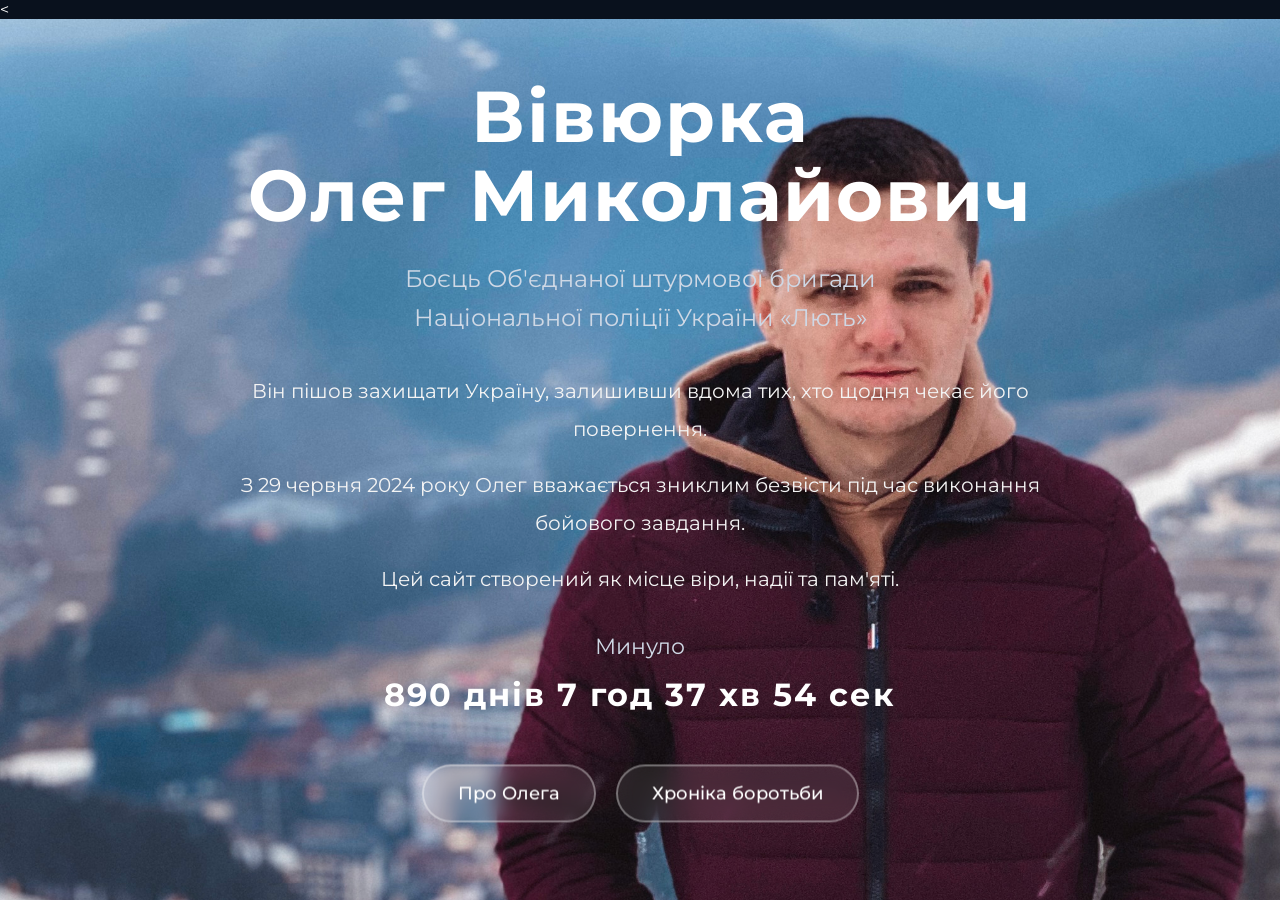
==== index.html @ f9b80acc "Update index.html" ====
<!DOCTYPE html>
<html lang="uk">

<head>

<meta charset="UTF-8">
<meta name="viewport" content="width=device-width, initial-scale=1.0">

<title>ВІВЮРКА Олег Миколайович</title>

<link rel="stylesheet" href="style.css">

<link rel="preconnect" href="https://fonts.googleapis.com">
<link rel="preconnect" href="https://fonts.gstatic.com" crossorigin>

<link href="https://fonts.googleapis.com/css2?family=Montserrat:wght@300;400;500;700&display=swap" rel="stylesheet">

</head>

<body>

<header class="hero">

<div class="overlay"></div>

<<img src="IMG_6644.jpeg" class="hero-image">

<div class="hero-content">

<h1>Вівюрка<br>Олег Миколайович</h1>

<h2>
Боєць Об'єднаної штурмової бригади<br>
Національної поліції України «Лють»
</h2>

<p>

Він пішов захищати Україну,
залишивши вдома тих, хто щодня
чекає його повернення.

</p>

<p>

З 29 червня 2024 року
Олег вважається зниклим безвісти
під час виконання бойового завдання.

</p>

<p>

Цей сайт створений як місце віри, надії та пам'яті.

</p>

<div class="counter">

<h3>Минуло</h3>

<div id="timer"></div>

</div>


<div class="buttons">

<a href="about.html">Про Олега</a>

<a href="timeline.html">Хроніка боротьби</a>

</div>

</div>

</header>
  <script>

const startDate = new Date("2024-06-29T00:00:00");

function updateTimer(){

const now = new Date();

const diff = now - startDate;


const days = Math.floor(diff / (1000 * 60 * 60 * 24));

const hours = Math.floor((diff / (1000 * 60 * 60)) % 24);

const minutes = Math.floor((diff / (1000 * 60)) % 60);

const seconds = Math.floor((diff / 1000) % 60);


document.getElementById("timer").innerHTML =
days + " днів " +
hours + " год " +
minutes + " хв " +
seconds + " сек";

}


updateTimer();

setInterval(updateTimer,1000);

</script>

</body>

</html>
---- style.css ----
*{
    margin:0;
    padding:0;
    box-sizing:border-box;
}

html{
    scroll-behavior:smooth;
}

body{
    font-family:'Montserrat',sans-serif;
    background:#09111d;
    color:white;
}

.hero{
    position:relative;
    width:100%;
    height:100vh;
    overflow:hidden;
}

.hero-image {
    width: 100%;
    height: 100%;
    object-fit: cover;
    object-position: center 15%;
}
}

.overlay{
    position:absolute;
    width:100%;
    height:100%;
    background:
    linear-gradient(
        rgba(5,10,18,.55),
        rgba(5,10,18,.80)
    );
    z-index:1;
}

.hero-content{

position:absolute;

top:50%;

left:50%;

transform:translate(-50%,-50%);

z-index:2;

text-align:center;

width:90%;

max-width:900px;

animation:fadeUp 1.5s ease;

}

h1{

font-size:72px;

font-weight:700;

letter-spacing:2px;

line-height:1.1;

margin-bottom:25px;

}

h2{

font-size:24px;

font-weight:400;

color:#cfd8e5;

margin-bottom:35px;

line-height:1.6;

}

.hero-content p{

font-size:20px;

line-height:1.9;

margin-bottom:18px;

color:#f4f4f4;

}
.buttons{
    margin-top:50px;
    display:flex;
    justify-content:center;
    gap:20px;
    flex-wrap:wrap;
}

.buttons a{
    text-decoration:none;
    color:white;
    border:2px solid rgba(255,255,255,.35);
    padding:16px 34px;
    border-radius:50px;
    backdrop-filter:blur(10px);
    background:rgba(255,255,255,.08);
    transition:.35s;
    font-size:18px;
    font-weight:500;
}

.buttons a:hover{
    background:#5ba8ff;
    border-color:#5ba8ff;
    transform:translateY(-4px);
    box-shadow:0 10px 30px rgba(91,168,255,.4);
}

@keyframes fadeUp{

from{

opacity:0;

transform:translate(-50%,calc(-50% + 40px));

}

to{

opacity:1;

transform:translate(-50%,-50%);

}

}

@media(max-width:900px){

h1{

font-size:44px;

}

h2{

font-size:18px;

}

.hero-content p{

font-size:17px;

line-height:1.7;

}

.buttons{

flex-direction:column;

align-items:center;

}

.buttons a{

width:260px;

}

}
@media(max-width:900px){

.hero{
    height:100svh;
}

}
.counter{
    margin-top:35px;
    margin-bottom:35px;
    text-align:center;
}

.counter h3{
    font-size:22px;
    font-weight:400;
    color:#cfd8e5;
    margin-bottom:15px;
}

#timer{
    font-size:32px;
    font-weight:700;
    letter-spacing:2px;
}
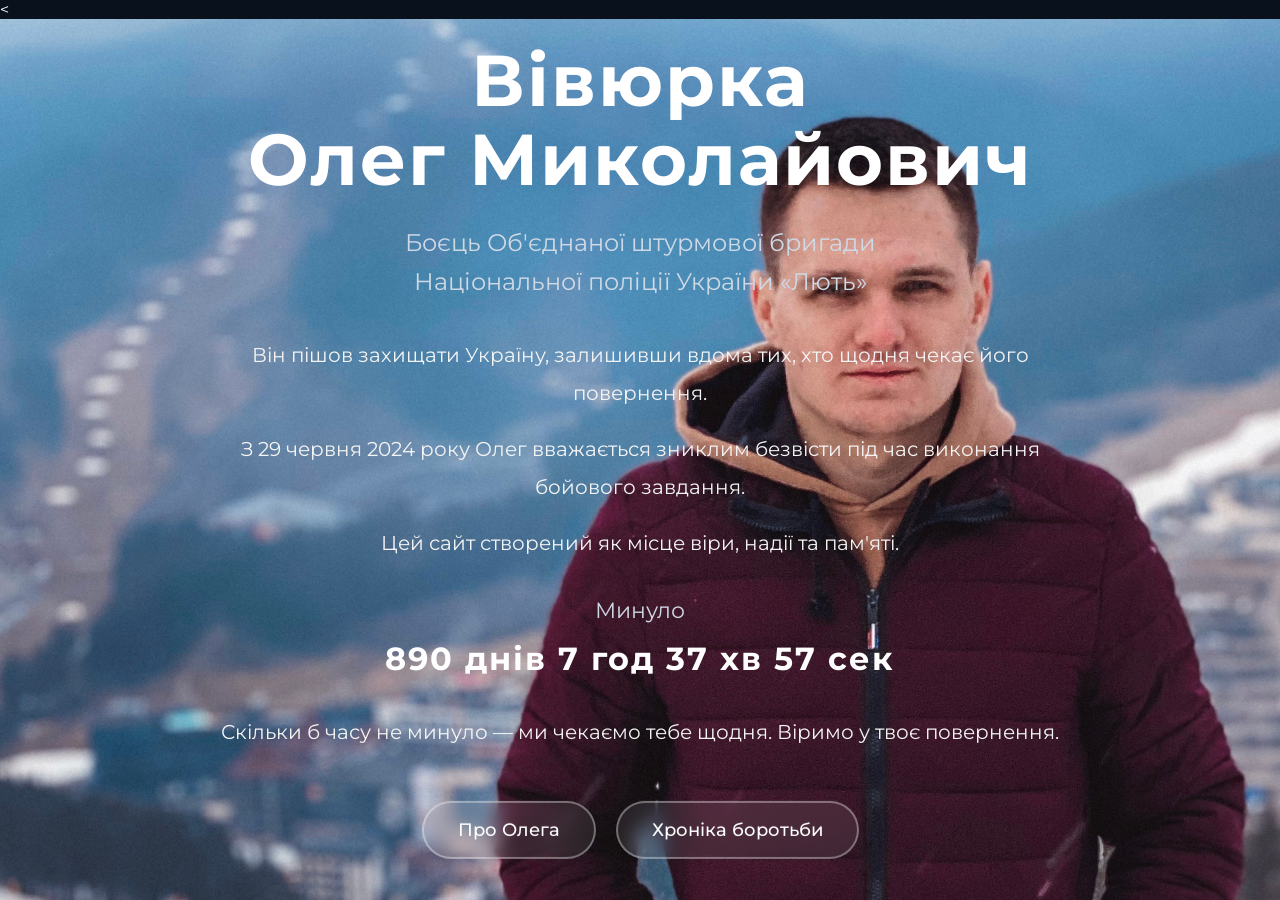
==== commit 966b6ee1: "Update index.html" ====
--- a/index.html
+++ b/index.html
@@ -63,6 +63,10 @@
 <div id="timer"></div>
 
 </div>
+  <p class="waiting-text">
+Скільки б часу не минуло — ми чекаємо тебе щодня.
+Віримо у твоє повернення.
+</p>
 
 
 <div class="buttons">
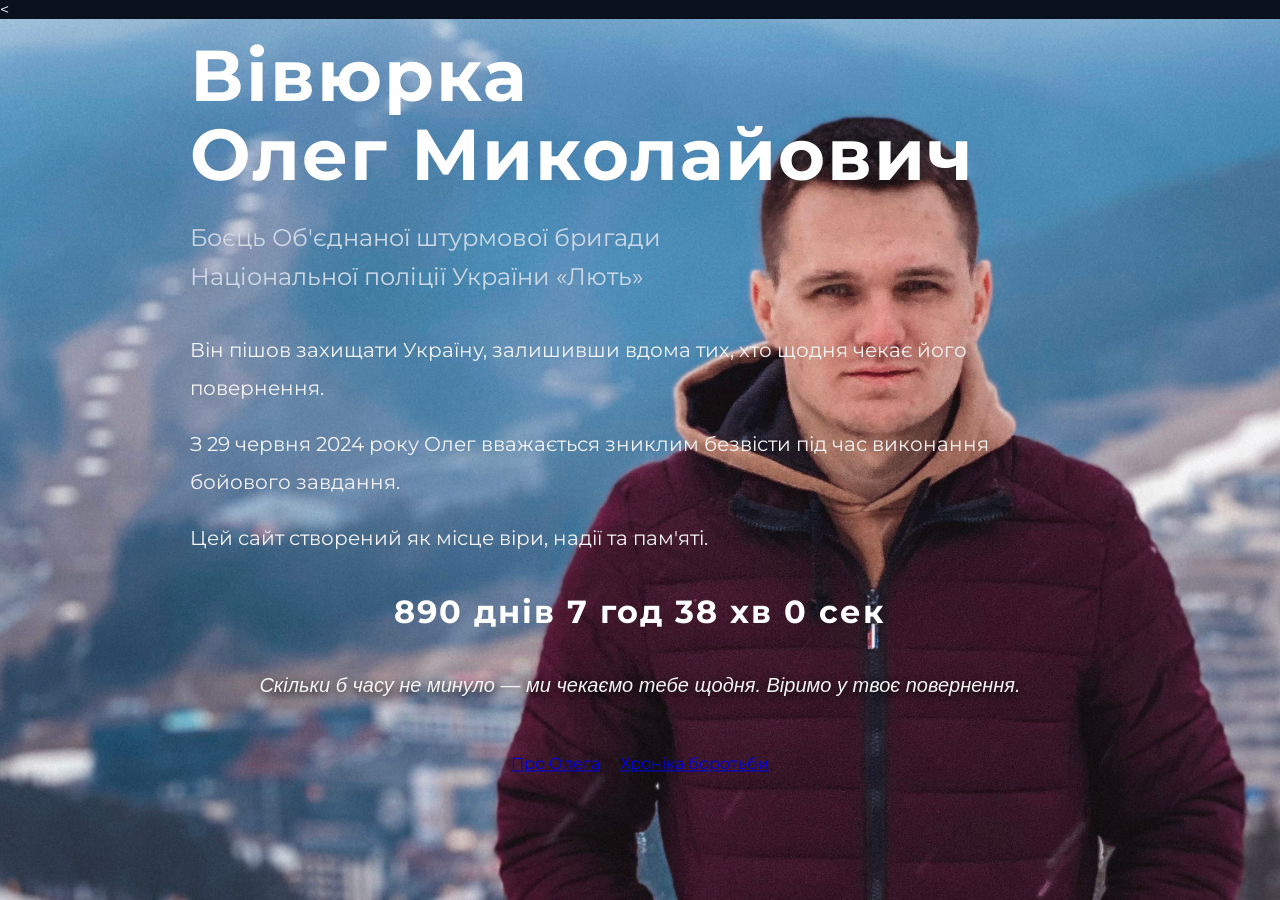
==== commit 0ac88e32: "Update index.html" ====
--- a/index.html
+++ b/index.html
@@ -58,7 +58,7 @@
 
 <div class="counter">
 
-<h3>Минуло</h3>
+
 
 <div id="timer"></div>
 
--- a/style.css
+++ b/style.css
@@ -45,7 +45,7 @@
 
 position:absolute;
 
-top:50%;
+top:45%;
 
 left:50%;
 
@@ -53,7 +53,7 @@
 
 z-index:2;
 
-text-align:center;
+text-align:left;
 
 width:90%;
 
@@ -108,6 +108,7 @@
     justify-content:center;
     gap:20px;
     flex-wrap:wrap;
+}
 }
 
 .buttons a{
@@ -212,3 +213,22 @@
     font-weight:700;
     letter-spacing:2px;
 }
+.waiting-text{
+    margin-top:20px;
+    font-size:20px;
+    font-style:italic;
+    color:#ffffff;
+    text-shadow:0 3px 8px rgba(0,0,0,0.9);
+    text-align:center;
+}
+@media(max-width:900px){
+
+.hero-content{
+    top:42%;
+}
+
+h1{
+    font-size:38px;
+}
+
+}
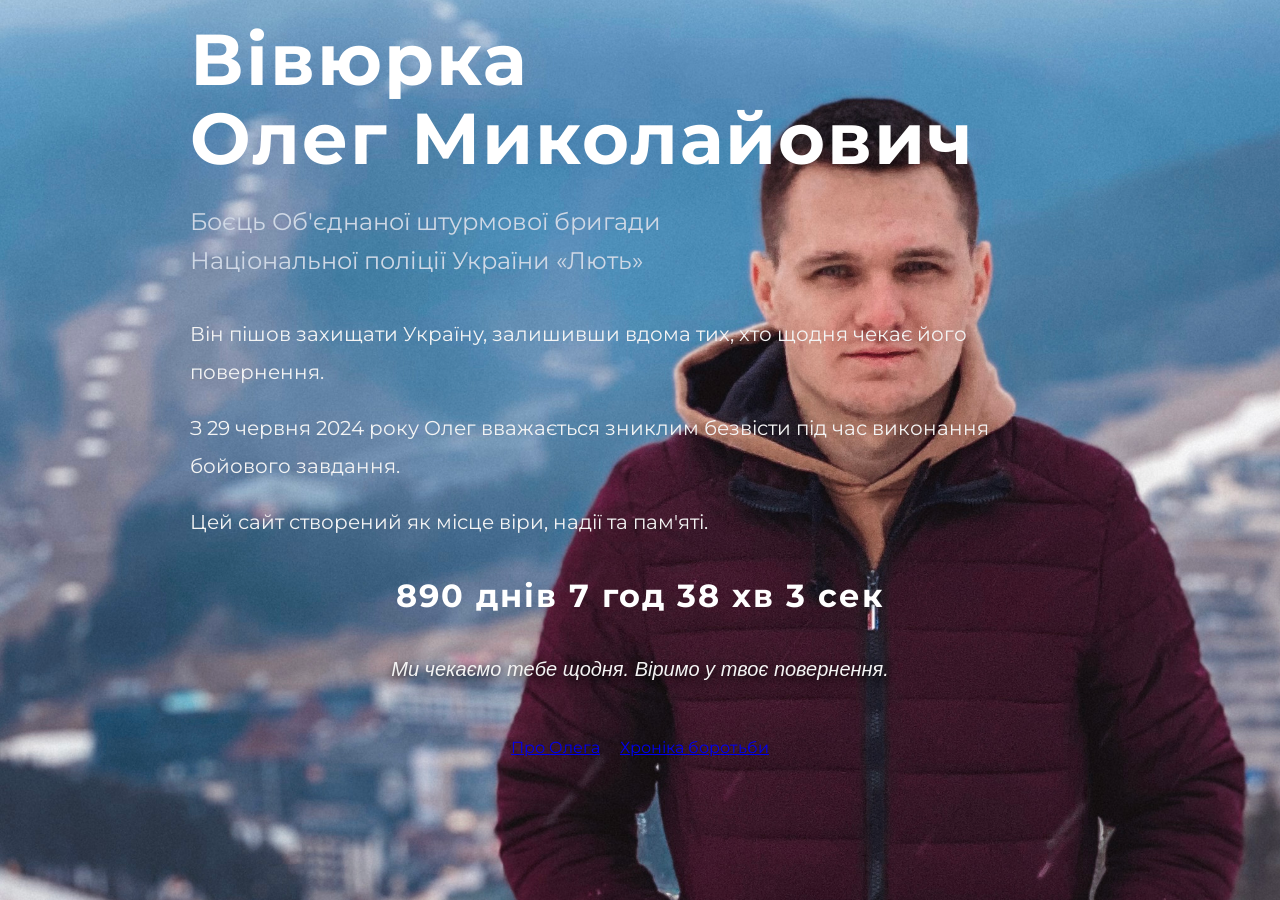
==== commit fde2130e: "Update index.html" ====
--- a/index.html
+++ b/index.html
@@ -17,72 +17,94 @@
 
 </head>
 
+
 <body>
 
 <header class="hero">
 
+<img src="IMG_6644.jpeg" class="hero-image">
+
 <div class="overlay"></div>
 
-<<img src="IMG_6644.jpeg" class="hero-image">
 
 <div class="hero-content">
 
-<h1>Вівюрка<br>Олег Миколайович</h1>
+
+<h1>
+Вівюрка<br>
+Олег Миколайович
+</h1>
+
 
 <h2>
 Боєць Об'єднаної штурмової бригади<br>
 Національної поліції України «Лють»
 </h2>
 
+
+<div class="description">
+
 <p>
-
 Він пішов захищати Україну,
 залишивши вдома тих, хто щодня
 чекає його повернення.
-
 </p>
 
+
 <p>
-
 З 29 червня 2024 року
 Олег вважається зниклим безвісти
 під час виконання бойового завдання.
-
 </p>
 
+
 <p>
-
-Цей сайт створений як місце віри, надії та пам'яті.
-
+Цей сайт створений як місце віри,
+надії та пам'яті.
 </p>
 
-<div class="counter">
+</div>
 
 
+
+<div class="counter">
 
 <div id="timer"></div>
 
 </div>
-  <p class="waiting-text">
-Скільки б часу не минуло — ми чекаємо тебе щодня.
+
+
+
+<p class="waiting-text">
+Ми чекаємо тебе щодня.
 Віримо у твоє повернення.
 </p>
 
 
+
 <div class="buttons">
 
-<a href="about.html">Про Олега</a>
+<a href="about.html">
+Про Олега
+</a>
 
-<a href="timeline.html">Хроніка боротьби</a>
+
+<a href="timeline.html">
+Хроніка боротьби
+</a>
 
 </div>
+
 
 </div>
 
 </header>
-  <script>
+
+
+<script>
 
 const startDate = new Date("2024-06-29T00:00:00");
+
 
 function updateTimer(){
 
@@ -100,6 +122,7 @@
 const seconds = Math.floor((diff / 1000) % 60);
 
 
+
 document.getElementById("timer").innerHTML =
 days + " днів " +
 hours + " год " +
@@ -113,7 +136,9 @@
 
 setInterval(updateTimer,1000);
 
+
 </script>
+
 
 </body>
 
--- a/style.css
+++ b/style.css
@@ -45,11 +45,11 @@
 
 position:absolute;
 
-top:45%;
+top:20px;
+transform:translateX(-50%);
 
 left:50%;
 
-transform:translate(-50%,-50%);
 
 z-index:2;
 
@@ -122,6 +122,9 @@
     transition:.35s;
     font-size:18px;
     font-weight:500;
+    display:inline-flex;
+    justify-content:center;
+    align-items:center;
 }
 
 .buttons a:hover{
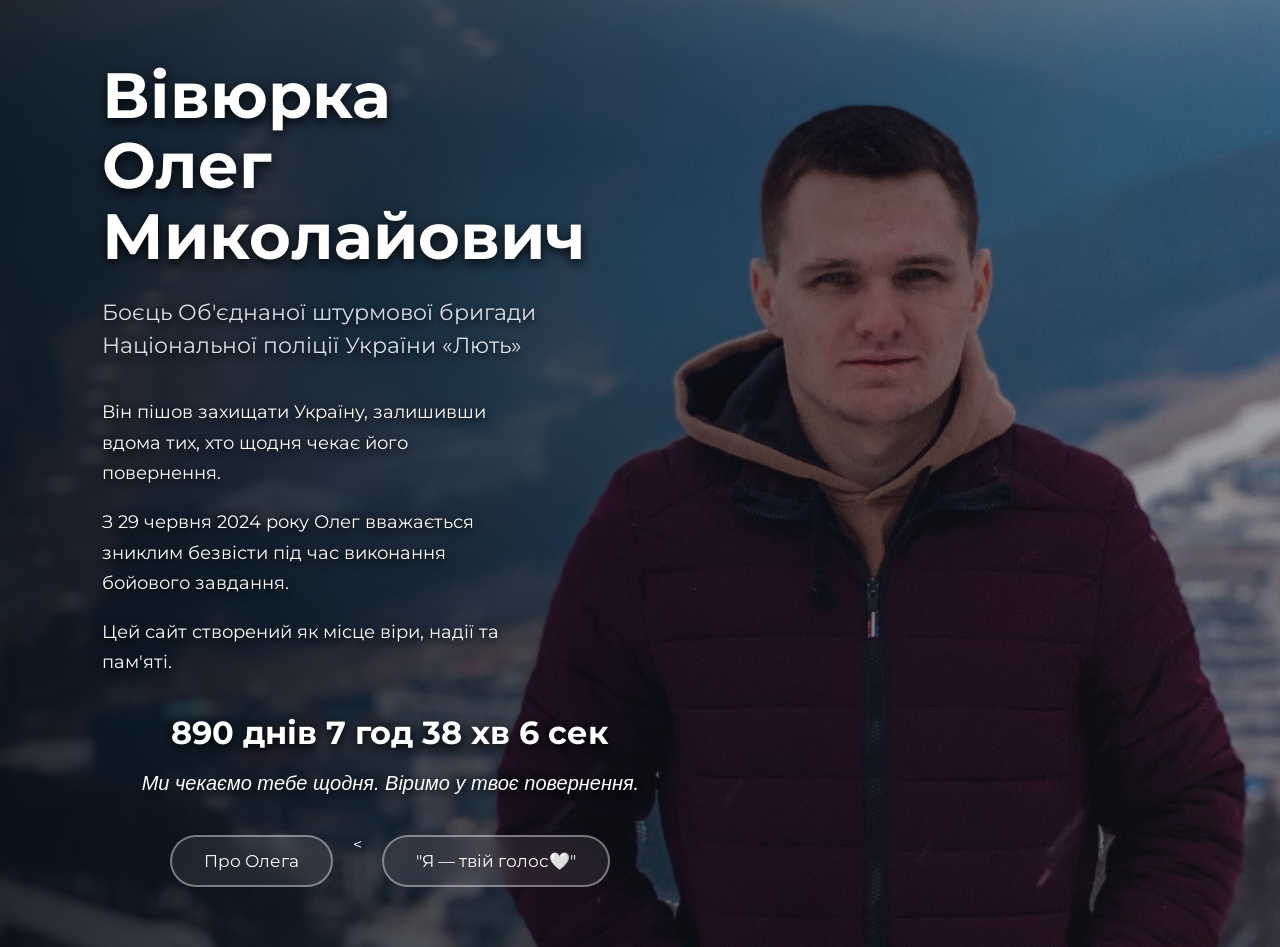
==== commit 89b95d15: "Update index.html" ====
--- a/index.html
+++ b/index.html
@@ -89,8 +89,8 @@
 </a>
 
 
-<a href="timeline.html">
-Хроніка боротьби
+<<a href="voice.html">
+"Я — твій голос🤍"
 </a>
 
 </div>
--- a/style.css
+++ b/style.css
@@ -4,9 +4,6 @@
     box-sizing:border-box;
 }
 
-html{
-    scroll-behavior:smooth;
-}
 
 body{
     font-family:'Montserrat',sans-serif;
@@ -14,224 +11,610 @@
     color:white;
 }
 
+
 .hero{
+
     position:relative;
     width:100%;
-    height:100vh;
+    min-height:100vh;
     overflow:hidden;
-}
-
-.hero-image {
-    width: 100%;
-    height: 100%;
-    object-fit: cover;
-    object-position: center 15%;
-}
-}
-
-.overlay{
+
+}
+
+
+.hero-image{
+
     position:absolute;
+    top:0;
+    left:0;
+
     width:100%;
     height:100%;
+
+    object-fit:cover;
+    object-position:center 15%;
+
+}
+
+
+.overlay{
+
+    position:absolute;
+    top:0;
+    left:0;
+
+    width:100%;
+    height:100%;
+
     background:
     linear-gradient(
-        rgba(5,10,18,.55),
-        rgba(5,10,18,.80)
+    90deg,
+    rgba(5,10,18,.85),
+    rgba(5,10,18,.35)
     );
+
     z-index:1;
-}
+
+}
+
 
 .hero-content{
 
-position:absolute;
-
-top:20px;
-transform:translateX(-50%);
-
-left:50%;
-
-
-z-index:2;
-
-text-align:left;
-
-width:90%;
-
-max-width:900px;
-
-animation:fadeUp 1.5s ease;
-
-}
+    position:relative;
+
+    z-index:2;
+
+    width:45%;
+
+    margin-left:8%;
+
+    padding-top:60px;
+    padding-bottom:60px;
+
+}
+
 
 h1{
 
-font-size:72px;
-
-font-weight:700;
-
-letter-spacing:2px;
-
-line-height:1.1;
-
-margin-bottom:25px;
-
-}
+    font-size:64px;
+    line-height:1.1;
+    font-weight:700;
+    margin-bottom:25px;
+
+    text-shadow:
+    0 4px 12px rgba(0,0,0,.9);
+
+}
+
 
 h2{
 
-font-size:24px;
-
-font-weight:400;
-
-color:#cfd8e5;
-
-margin-bottom:35px;
-
-line-height:1.6;
-
-}
-
-.hero-content p{
-
-font-size:20px;
-
-line-height:1.9;
-
-margin-bottom:18px;
-
-color:#f4f4f4;
-
-}
+    font-size:22px;
+    font-weight:400;
+    line-height:1.5;
+
+    color:#d7dfeb;
+
+    margin-bottom:35px;
+
+    text-shadow:
+    0 3px 8px rgba(0,0,0,.9);
+
+}
+
+
+.description{
+
+    max-width:420px;
+
+}
+
+
+.description p{
+
+    font-size:18px;
+    line-height:1.7;
+    margin-bottom:18px;
+
+    text-shadow:
+    0 3px 8px rgba(0,0,0,.9);
+
+}
+
+
+.counter{
+
+    text-align:center;
+    margin-top:35px;
+
+}
+
+
+#timer{
+
+    font-size:32px;
+    font-weight:700;
+
+    text-shadow:
+    0 3px 10px rgba(0,0,0,.9);
+
+}
+
+
+.waiting-text{
+
+    text-align:center;
+    margin-top:20px;
+
+    font-size:20px;
+    font-style:italic;
+
+    text-shadow:
+    0 3px 8px rgba(0,0,0,.9);
+
+}
+
+
 .buttons{
-    margin-top:50px;
+
     display:flex;
     justify-content:center;
+
     gap:20px;
-    flex-wrap:wrap;
-}
-}
+
+    margin-top:40px;
+
+}
+
 
 .buttons a{
+
+    display:inline-flex;
+    align-items:center;
+    justify-content:center;
+
     text-decoration:none;
+
     color:white;
-    border:2px solid rgba(255,255,255,.35);
-    padding:16px 34px;
+
+    border:2px solid rgba(255,255,255,.4);
+
+    padding:14px 32px;
+
     border-radius:50px;
+
+    background:rgba(255,255,255,.08);
+
     backdrop-filter:blur(10px);
+
+    font-size:17px;
+
+    transition:.3s;
+
+}
+
+
+.buttons a:hover{
+
+    background:#5ba8ff;
+
+}
+
+
+
+
+
+@media(max-width:900px){
+
+
+@media(max-width:900px){
+
+.hero{
+    min-height:110vh;
+}
+
+
+.hero-content{
+
+    width:90%;
+
+    margin-left:5%;
+
+    padding-top:40px;
+    padding-bottom:40px;
+
+}
+
+
+h1{
+
+    font-size:42px;
+
+}
+
+
+h2{
+
+    font-size:18px;
+
+}
+
+
+.description p{
+
+    font-size:16px;
+
+}
+
+
+#timer{
+
+    font-size:24px;
+
+}
+
+
+.buttons{
+
+    flex-direction:column;
+
+    align-items:center;
+
+}
+
+
+.buttons a{
+
+    width:260px;
+
+}
+
+}
+
+
+h1{
+
+    font-size:42px;
+
+}
+
+
+h2{
+
+    font-size:18px;
+
+}
+
+
+
+.description p{
+
+    font-size:16px;
+
+}
+
+
+
+#timer{
+
+    font-size:24px;
+
+}
+
+
+
+.buttons{
+
+    flex-direction:column;
+
+    align-items:center;
+
+}
+
+
+.buttons a{
+
+    width:260px;
+
+    text-align:center;
+
+}
+
+
+}
+.buttons a{
+    display:inline-flex;
+    align-items:center;
+    justify-content:center;
+    text-decoration:none !important;
+    color:white !important;
+    border:2px solid rgba(255,255,255,.4);
+    padding:14px 32px;
+    border-radius:50px;
     background:rgba(255,255,255,.08);
-    transition:.35s;
-    font-size:18px;
-    font-weight:500;
+    font-size:17px;
+}
+/* Сторінка Про Олега */
+
+.about-page{
+
+    min-height:100vh;
+
+    background:#09111d;
+
+    color:white;
+
+    padding:60px 8%;
+
+    text-align:center;
+
+}
+
+
+.about-page h1{
+
+    font-size:48px;
+
+    margin-bottom:20px;
+
+}
+
+
+
+.subtitle{
+
+    font-size:22px;
+
+    color:#cfd8e5;
+
+    margin-bottom:40px;
+
+    line-height:1.5;
+
+}
+
+
+
+.about-photo{
+
+    width:320px;
+
+    height:420px;
+
+    object-fit:cover;
+
+    object-position:center top;
+
+    border-radius:20px;
+
+    box-shadow:0 15px 40px rgba(0,0,0,.5);
+
+    margin-bottom:40px;
+
+}
+
+
+
+.about-text{
+
+    max-width:800px;
+
+    margin:0 auto;
+
+}
+
+
+
+.about-text p{
+
+    font-size:20px;
+
+    line-height:1.8;
+
+    margin-bottom:25px;
+
+    color:#f4f4f4;
+
+}
+
+
+
+.back-button{
+
     display:inline-flex;
-    justify-content:center;
-    align-items:center;
-}
-
-.buttons a:hover{
+
+    margin-top:30px;
+
+    padding:14px 30px;
+
+    border-radius:50px;
+
+    border:2px solid rgba(255,255,255,.4);
+
+    color:white;
+
+    text-decoration:none;
+
+    background:rgba(255,255,255,.08);
+
+}
+
+
+
+.back-button:hover{
+
     background:#5ba8ff;
-    border-color:#5ba8ff;
-    transform:translateY(-4px);
-    box-shadow:0 10px 30px rgba(91,168,255,.4);
-}
-
-@keyframes fadeUp{
-
-from{
-
-opacity:0;
-
-transform:translate(-50%,calc(-50% + 40px));
-
-}
-
-to{
-
-opacity:1;
-
-transform:translate(-50%,-50%);
-
-}
-
-}
+
+}
+
+
 
 @media(max-width:900px){
 
-h1{
-
-font-size:44px;
-
-}
-
-h2{
-
-font-size:18px;
-
-}
-
-.hero-content p{
-
-font-size:17px;
-
-line-height:1.7;
-
-}
-
-.buttons{
-
-flex-direction:column;
-
-align-items:center;
-
-}
-
-.buttons a{
-
-width:260px;
-
-}
-
-}
+    .about-page{
+
+        padding:40px 5%;
+
+    }
+
+
+    .about-page h1{
+
+        font-size:34px;
+
+    }
+
+
+    .subtitle{
+
+        font-size:18px;
+
+    }
+
+
+    .about-photo{
+
+        width:260px;
+
+        height:340px;
+
+    }
+
+
+    .about-text p{
+
+        font-size:17px;
+
+    }
+
+}
+.story h2{
+
+    margin-top:50px;
+    margin-bottom:25px;
+    font-size:32px;
+
+}
+
+
+.story p{
+
+    font-size:20px;
+    line-height:1.8;
+    margin-bottom:20px;
+
+}
+
+
+.gallery{
+
+    display:grid;
+    grid-template-columns:repeat(3,1fr);
+    gap:20px;
+    margin-top:35px;
+
+}
+
+
+.gallery img{
+
+    width:100%;
+    height:350px;
+    object-fit:cover;
+    border-radius:20px;
+
+    box-shadow:0 10px 30px rgba(0,0,0,.4);
+
+}
+
+
+
 @media(max-width:900px){
 
-.hero{
-    height:100svh;
-}
-
-}
-.counter{
-    margin-top:35px;
+.gallery{
+
+    grid-template-columns:1fr;
+
+}
+
+
+.gallery img{
+
+    height:400px;
+
+}
+
+}
+.final-quote{
+    margin-top:50px;
+    margin-bottom:30px;
+    font-size:22px;
+    font-style:italic;
+    line-height:1.7;
+    color:#cfd8e5;
+}
+.service-media{
+    margin-top:30px;
+}
+
+
+.service-photo{
+    width:100%;
+    max-width:700px;
+    border-radius:20px;
+    box-shadow:0 10px 30px rgba(0,0,0,.4);
+    margin-bottom:25px;
+}
+
+
+.video-block{
+    margin-top:40px;
+}
+
+
+.video-block video{
+    width:100%;
+    max-width:700px;
+    border-radius:20px;
+}
+@media(max-width:900px){
+
+.hero-image{
+    position:absolute;
+}
+
+}
+.service-gallery{
+
+    display:grid;
+    grid-template-columns:repeat(2,1fr);
+    gap:20px;
     margin-bottom:35px;
-    text-align:center;
-}
-
-.counter h3{
-    font-size:22px;
-    font-weight:400;
-    color:#cfd8e5;
-    margin-bottom:15px;
-}
-
-#timer{
-    font-size:32px;
-    font-weight:700;
-    letter-spacing:2px;
-}
-.waiting-text{
-    margin-top:20px;
-    font-size:20px;
-    font-style:italic;
-    color:#ffffff;
-    text-shadow:0 3px 8px rgba(0,0,0,0.9);
-    text-align:center;
-}
+
+}
+
+.service-photo{
+
+    width:100%;
+    height:420px;
+    object-fit:cover;
+    border-radius:20px;
+    box-shadow:0 10px 30px rgba(0,0,0,.4);
+
+}
+
 @media(max-width:900px){
 
-.hero-content{
-    top:42%;
-}
-
-h1{
-    font-size:38px;
-}
-
-}
+.service-gallery{
+
+    grid-template-columns:1fr;
+
+}
+
+.service-photo{
+
+    height:380px;
+
+}
+
+}
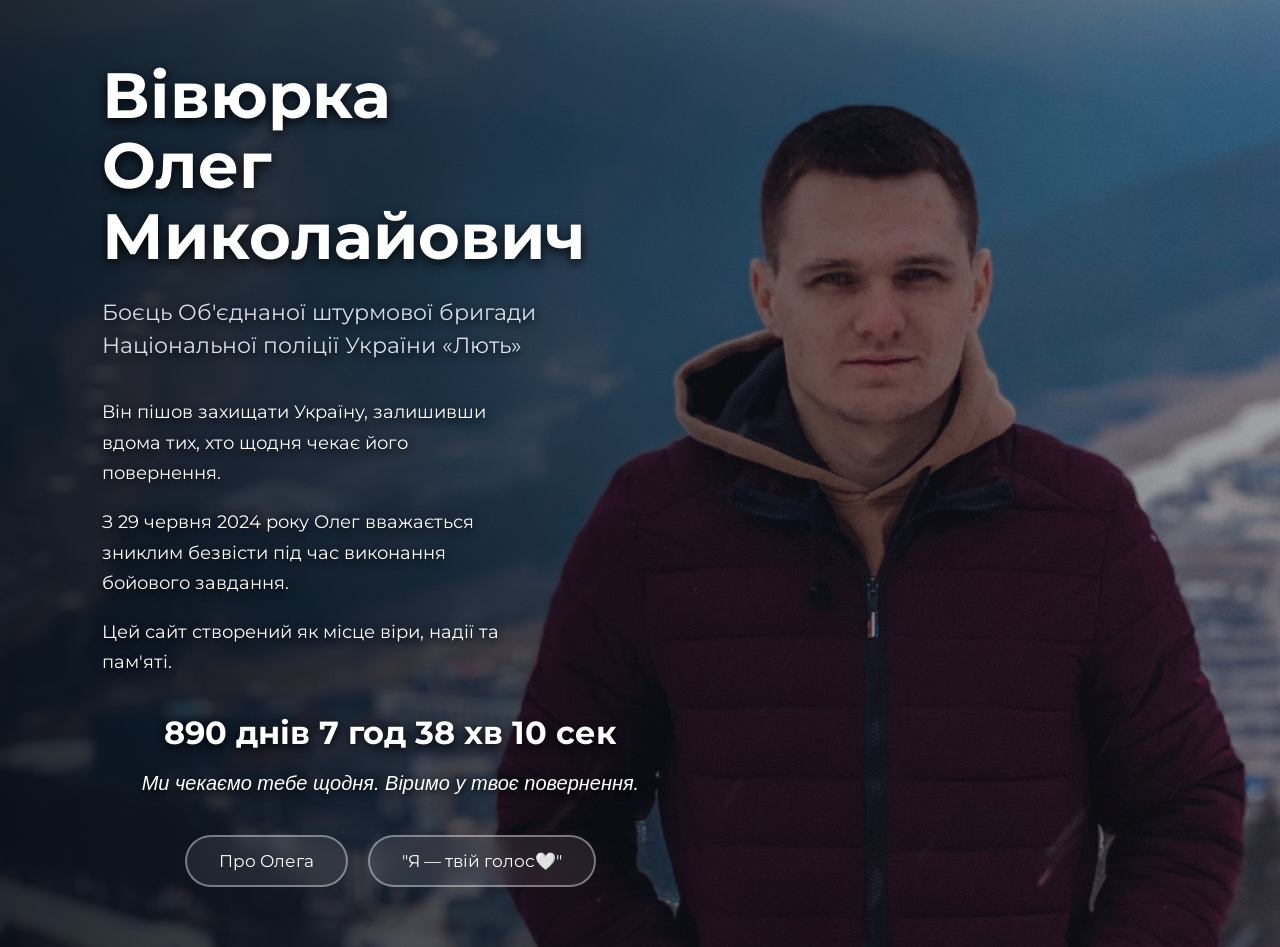
==== commit 3838fdc1: "Update index.html" ====
--- a/index.html
+++ b/index.html
@@ -89,7 +89,7 @@
 </a>
 
 
-<<a href="voice.html">
+<a href="voice.html">
 "Я — твій голос🤍"
 </a>
 
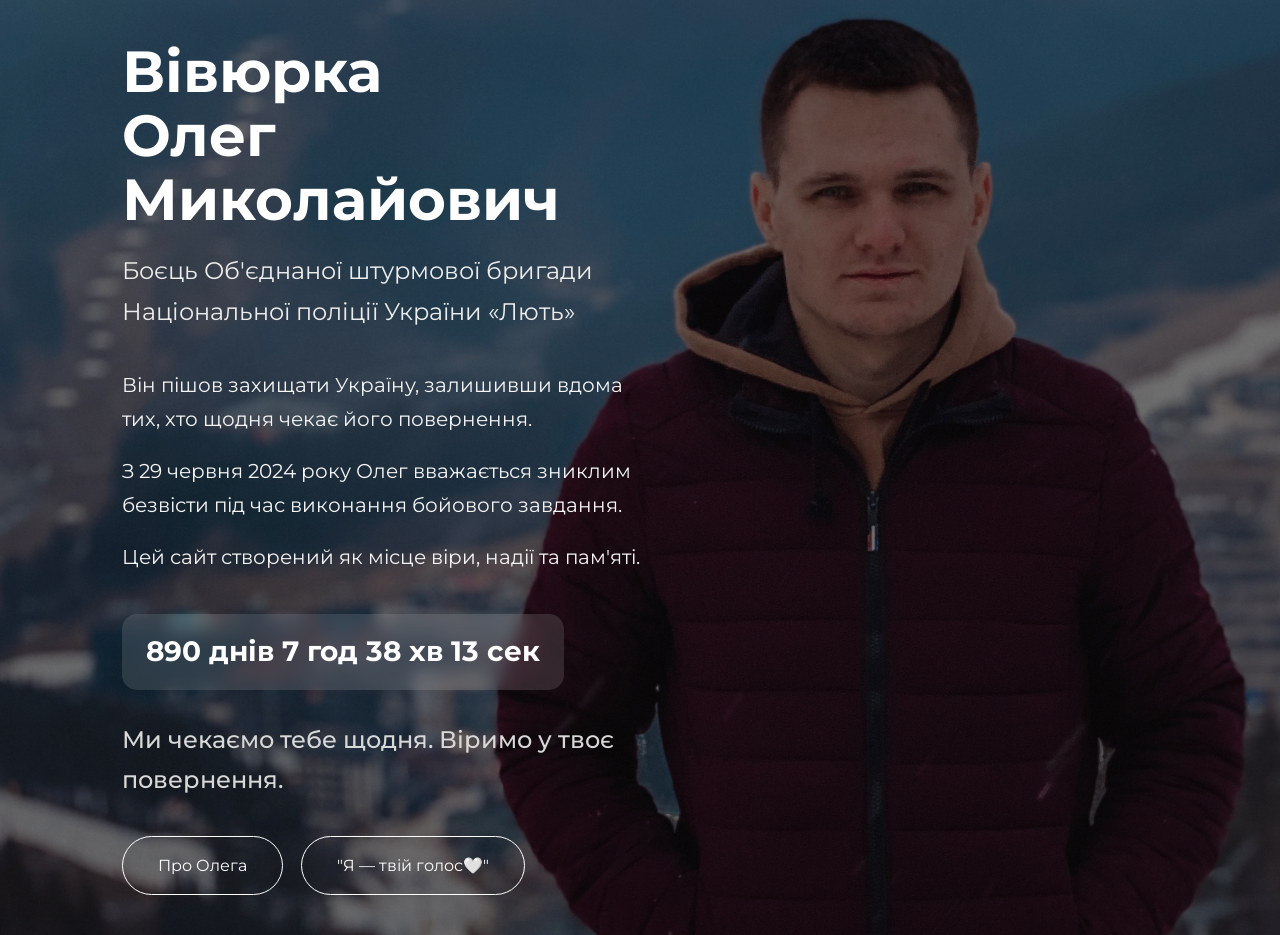
==== commit 187e1921: "Update index.html" ====
--- a/index.html
+++ b/index.html
@@ -138,7 +138,12 @@
 
 
 </script>
-
+<script>
+window.addEventListener("load", () => {
+    document.querySelector(".hero-content").classList.add("show");
+});
+</script>
+  
 
 </body>
 
--- a/style.css
+++ b/style.css
@@ -1,620 +1,953 @@
+/* ==========================================
+   ЗАГАЛЬНІ НАЛАШТУВАННЯ
+========================================== */
+
 *{
     margin:0;
     padding:0;
     box-sizing:border-box;
 }
 
+html{
+    scroll-behavior:smooth;
+}
 
 body{
     font-family:'Montserrat',sans-serif;
-    background:#09111d;
+    background:#07111d;
+    color:#fff;
+    overflow-x:hidden;
+    line-height:1.7;
+}
+
+img{
+    display:block;
+    width:100%;
+    height:auto;
+}
+
+a{
+    text-decoration:none;
+}
+
+/* ==========================================
+   ГОЛОВНА СТОРІНКА
+========================================== */
+
+.hero{
+    position:relative;
+
+    width:100%;
+    min-height:100vh;
+
+    display:flex;
+    align-items:center;
+    justify-content:flex-start;
+
+    overflow:hidden;
+
+    padding-left:8%;
+
+    background:#07111d;
+}
+
+.hero-image{
+    position:absolute;
+
+    inset:0;
+
+    width:100%;
+    height:100%;
+
+    object-fit:cover;
+
+    object-position:65% 25%;
+
+    transform:none;
+}
+
+.overlay{
+    position:absolute;
+    inset:0;
+    background:rgba(0,0,0,.55);
+}
+
+.hero-content{
+    position:relative;
+    z-index:2;
+
+    max-width:560px;
+
+    text-align:left;
+
+    padding:40px 20px;
+}
+
+.hero-content h1{
+    font-size:58px;
+    line-height:1.1;
+    margin-bottom:20px;
     color:white;
 }
 
+.hero-content h2{
+    font-size:24px;
+    font-weight:400;
+    color:#ececec;
+    margin-bottom:35px;
+}
+
+.description{
+    max-width:560px;
+    margin:0;
+}
+
+.description p{
+    font-size:20px;
+    margin-bottom:18px;
+    color:#f5f5f5;
+}
+
+.counter{
+    margin-top:40px;
+    margin-bottom:30px;
+}
+
+#timer{
+    display:inline-block;
+    padding:14px 24px;
+    border-radius:15px;
+    background:rgba(255,255,255,.12);
+    backdrop-filter:blur(8px);
+    font-size:28px;
+    font-weight:700;
+}
+
+.waiting-text{
+    margin-top:20px;
+    font-size:24px;
+    font-weight:500;
+}
+
+.buttons{
+    margin-top:35px;
+    display:flex;
+    justify-content:flex-start;
+    gap:18px;
+    flex-wrap:wrap;
+}
+
+.buttons a{
+    padding:15px 35px;
+    border:1px solid white;
+    border-radius:40px;
+    color:white;
+    transition:.3s;
+}
+
+
+.buttons a:hover{
+    background:white;
+    color:#07111d;
+    transform:translateY(-3px);
+    box-shadow:0 10px 25px rgba(255,255,255,.25);
+}
+/* ==========================================
+   СТОРІНКА ПРО ОЛЕГА
+========================================== */
+
+.about-page{
+    width:92%;
+    max-width:1100px;
+    margin:auto;
+    padding:70px 0;
+}
+
+.about-page h1{
+    text-align:center;
+    font-size:46px;
+    margin-bottom:15px;
+    line-height:1.2;
+}
+
+.subtitle{
+    text-align:center;
+    max-width:700px;
+    margin:0 auto 45px;
+
+    font-size:22px;
+
+    color:#d6d6d6;
+}
+
+.about-photo{
+    width:100%;
+    max-width:520px;
+    height:760px;
+
+    object-fit:cover;
+    object-position:center;
+
+    margin:35px auto 70px;
+
+    border-radius:24px;
+
+    box-shadow:0 25px 60px rgba(0,0,0,.45);
+}
+
+.about-text{
+    max-width:850px;
+    margin:auto;
+}
+
+.about-text p{
+    margin-bottom:20px;
+    font-size:20px;
+}
+
+.story{
+    margin-top:70px;
+}
+
+.story h2{
+    font-size:38px;
+    text-align:center;
+    margin-bottom:30px;
+}
+
+.story p{
+    font-size:19px;
+    margin-bottom:18px;
+}
+/* ==========================================
+   ГАЛЕРЕЇ
+========================================== */
+
+.gallery{
+
+    display:grid;
+
+grid-template-columns:repeat(auto-fit,minmax(240px,1fr));
+
+    gap:20px;
+
+    max-width:1050px;
+
+    margin:35px auto;
+
+}
+
+.gallery img{
+
+    width:100%;
+
+    aspect-ratio:3/4;
+
+    object-fit:cover;
+
+    border-radius:18px;
+
+    cursor:pointer;
+
+    transition:.35s;
+
+    box-shadow:0 10px 25px rgba(0,0,0,.25);
+
+}
+
+.gallery img:hover{
+    transform:translateY(-5px) scale(1.03);
+    box-shadow:0 20px 45px rgba(0,0,0,.45);
+}
+
+/* ==========================================
+   СЛУЖБА
+========================================== */
+
+.service-media{
+    margin-top:40px;
+}
+
+.service-gallery{
+    display:grid;
+    grid-template-columns:repeat(auto-fit,minmax(280px,1fr));
+    gap:20px;
+    margin-bottom:40px;
+}
+
+.service-photo{
+    width:100%;
+    height:420px;
+    object-fit:cover;
+    border-radius:18px;
+}
+
+.video-block{
+    max-width:800px;
+    margin:auto;
+}
+
+.video-block video{
+    width:100%;
+    border-radius:18px;
+}
+
+/* ==========================================
+   VOICE
+========================================== */
+
+.voice-page{
+    width:92%;
+    max-width:1100px;
+    margin:auto;
+    padding:60px 0;
+}
+
+.top-home{
+    margin-bottom:30px;
+}
+
+.top-home a{
+    color:white;
+}
+
+.voice-page h1{
+    text-align:center;
+    font-size:50px;
+    margin-bottom:40px;
+}
+
+.voice-quote{
+
+    max-width:650px;
+
+    margin:0 0 60px;
+
+    padding:25px 30px;
+
+    border-left:4px solid white;
+
+    background:#111b2b;
+
+    border-radius:16px;
+
+}
+
+.voice-quote p{
+
+    text-align:left;
+
+    font-size:22px;
+
+    line-height:1.8;
+
+}
+
+.voice-intro{
+    max-width:720px;
+    margin:auto;
+    font-size:17px;
+    line-height:1.9;
+}
+
+.voice-intro p{
+    margin-bottom:20px;
+}
+/* ==========================================
+   TIMELINE
+========================================== */
+
+.timeline{
+    margin-top:70px;
+}
+
+.timeline-item{
+    background:#101a29;
+    padding:35px;
+    border-radius:20px;
+    margin-bottom:45px;
+}
+
+.timeline-date{
+    color:#9fc3ff;
+    font-size:18px;
+    font-weight:700;
+    margin-bottom:15px;
+}
+
+.timeline-content h2{
+    text-align:left;
+    margin-bottom:20px;
+    font-size:34px;
+}
+
+.timeline-photo{
+
+    width:100%;
+    max-width:650px;
+
+    aspect-ratio:4/5;
+
+    object-fit:cover;
+
+    display:block;
+
+    margin:30px auto 0;
+
+    border-radius:18px;
+
+    box-shadow:0 15px 35px rgba(0,0,0,.35);
+
+}
+
+.timeline-video{
+
+    width:100%;
+
+    max-width:850px;
+
+    display:block;
+
+    margin:35px auto;
+
+    aspect-ratio:16/9;
+
+    border:none;
+
+    border-radius:18px;
+
+    box-shadow:0 15px 40px rgba(0,0,0,.35);
+
+}
+
+.featured{
+    border:2px solid rgba(255,255,255,.2);
+}
+
+.event-quote{
+    margin:35px 0;
+    font-size:28px;
+    text-align:center;
+    font-style:italic;
+    color:white;
+}
+
+/* ==========================================
+   КНОПКИ
+========================================== */
+
+.back-button,
+.back-home{
+    text-align:center;
+    margin-top:60px;
+}
+
+.back-button,
+.back-home a{
+    display:inline-block;
+    padding:15px 35px;
+    border:1px solid white;
+    border-radius:40px;
+    color:white;
+    transition:.3s;
+}
+
+.back-button:hover,
+.back-home a:hover{
+    background:white;
+    color:#07111d;
+    transform:translateY(-3px);
+    box-shadow:0 10px 25px rgba(255,255,255,.25);
+}
+/* ==========================================
+   ФІНАЛЬНІ СТИЛІ
+========================================== */
+
+.final-quote{
+    max-width:900px;
+    margin:70px auto;
+    text-align:center;
+    font-size:26px;
+    line-height:1.8;
+    color:#f2f2f2;
+}
+
+video{
+    width:100%;
+    border-radius:18px;
+    background:#000;
+}
+
+h1,h2,h3{
+    color:#fff;
+}
+
+p{
+    color:#d8d8d8;
+}
+
+button,
+a{
+    transition:.3s;
+}
+
+/* ==========================================
+   ПЛАВНА ПОЯВА
+========================================== */
+
+.hero-content,
+.about-page,
+.voice-page,
+.timeline-item,
+.gallery img,
+.service-photo,
+.support-section{
+
+    opacity:0;
+    transform:translateY(40px);
+    transition:opacity .8s ease, transform .8s ease;
+
+}
+
+.show{
+
+    opacity:1;
+
+    transform:translateY(0);
+
+}
+
+@keyframes fadeUp{
+
+    from{
+        opacity:0;
+        transform:translateY(30px);
+    }
+
+    to{
+        opacity:1;
+        transform:translateY(0);
+    }
+
+}
+
+/* ==========================================
+   МОБІЛЬНА ВЕРСІЯ
+========================================== */
+
+@media(max-width:900px){
+
+.hero-content h1{
+    font-size:42px;
+}
+
+.hero-content h2{
+    font-size:20px;
+}
+
+.description p{
+    font-size:18px;
+}
+
+#timer{
+    font-size:22px;
+    padding:14px 20px;
+}
+
+.waiting-text{
+    font-size:20px;
+}
+
+.about-page h1,
+.voice-page h1{
+    font-size:38px;
+}
+
+.story h2,
+.timeline-content h2{
+    font-size:28px;
+}
+
+.story p,
+.about-text p,
+.voice-intro p{
+    font-size:18px;
+}
+
+.timeline-item{
+    padding:25px;
+}
+
+.service-photo{
+    height:320px;
+}
+
+.gallery img{
+    height:240px;
+}
+
+.buttons{
+    flex-direction:column;
+    align-items:center;
+}
+
+.buttons a{
+    width:280px;
+    text-align:center;
+}
+
+}
+
+@media(max-width:600px){
 
 .hero{
-
-    position:relative;
-    width:100%;
-    min-height:100vh;
+    min-height:auto;
+    padding:60px 0;
+}
+
+.hero-content{
+    width:95%;
+}
+
+.hero-content h1{
+    font-size:26px;
+    line-height:1.15;
+}
+
+.hero-content h2{
+    font-size:16px;
+    line-height:1.5;
+}
+
+.description p{
+    font-size:17px;
+}
+
+#timer{
+    font-size:18px;
+}
+
+.waiting-text{
+    font-size:18px;
+}
+
+.about-photo{
+    max-width:100%;
+}
+
+.timeline-photo{
+    margin-top:20px;
+}
+
+.voice-quote p{
+    font-size:20px;
+}
+
+.event-quote{
+    font-size:22px;
+}
+
+.final-quote{
+    font-size:20px;
+}
+
+.back-button,
+.back-home a{
+    width:100%;
+    text-align:center;
+}
+
+}
+
+@media(max-width:768px){
+
+.hero-content h1{
+    font-size:30px;
+}
+
+.hero-content h2{
+    font-size:17px;
+}
+
+.description p{
+    font-size:16px;
+}
+
+#timer{
+    width:100%;
+    font-size:17px;
+}
+
+
+.gallery{
+    grid-template-columns:repeat(2,1fr);
+    gap:12px;
+}
+
+.gallery img{
+    border-radius:14px;
+}
+
+.service-gallery{
+    grid-template-columns:1fr;
+}
+
+}
+.heart{
+    font-size:38px;
+    vertical-align:8px;
+}
+/* ==========================================
+   ТВОЯ ПІДТРИМКА
+========================================== */
+
+.support-section{
+
+    max-width:900px;
+
+    margin:90px auto;
+
+    padding:45px;
+
+    background:#101a29;
+
+    border-radius:22px;
+
+    text-align:center;
+
+}
+
+.support-section h2{
+
+    margin-bottom:25px;
+
+    font-size:38px;
+
+}
+
+.support-section p{
+    font-size:18px;
+    line-height:1.8;
+    max-width:850px;
+    margin:auto;
+}
+/* ==========================
+   LIGHTBOX
+========================== */
+
+#lightbox{
+    display:none;
+    position:fixed;
+    inset:0;
+    background:rgba(0,0,0,.92);
+    z-index:99999;
+    justify-content:center;
+    align-items:center;
+    padding:30px;
+    cursor:zoom-out;
+}
+
+#lightbox img{
+    max-width:95%;
+    max-height:92vh;
+    object-fit:contain;
+    border-radius:18px;
+    box-shadow:0 0 40px rgba(0,0,0,.6);
+    animation:zoomIn .25s ease;
+}
+
+#close-lightbox{
+    position:absolute;
+    top:25px;
+    right:35px;
+    font-size:52px;
+    color:white;
+    cursor:pointer;
+    user-select:none;
+    transition:.25s;
+}
+
+#close-lightbox:hover{
+    transform:scale(1.15);
+}
+
+.gallery img,
+.timeline-photo,
+.about-photo,
+.service-photo{
+    cursor:zoom-in;
+}
+
+@keyframes zoomIn{
+
+    from{
+        opacity:0;
+        transform:scale(.92);
+    }
+
+    to{
+        opacity:1;
+        transform:scale(1);
+    }
+
+}
+.youtube-video{
+    max-width:900px;
+    margin:35px auto 0;
+    border-radius:18px;
     overflow:hidden;
-
-}
-
-
-.hero-image{
-
-    position:absolute;
-    top:0;
-    left:0;
-
-    width:100%;
-    height:100%;
-
-    object-fit:cover;
-    object-position:center 15%;
-
-}
-
-
-.overlay{
-
-    position:absolute;
-    top:0;
-    left:0;
-
-    width:100%;
-    height:100%;
-
-    background:
-    linear-gradient(
-    90deg,
-    rgba(5,10,18,.85),
-    rgba(5,10,18,.35)
-    );
-
-    z-index:1;
-
-}
-
-
-.hero-content{
-
-    position:relative;
-
-    z-index:2;
-
-    width:45%;
-
-    margin-left:8%;
-
-    padding-top:60px;
-    padding-bottom:60px;
-
-}
-
-
-h1{
-
-    font-size:64px;
-    line-height:1.1;
-    font-weight:700;
-    margin-bottom:25px;
-
-    text-shadow:
-    0 4px 12px rgba(0,0,0,.9);
-
-}
-
-
-h2{
-
-    font-size:22px;
-    font-weight:400;
-    line-height:1.5;
-
-    color:#d7dfeb;
-
-    margin-bottom:35px;
-
-    text-shadow:
-    0 3px 8px rgba(0,0,0,.9);
-
-}
-
-
-.description{
-
-    max-width:420px;
-
-}
-
-
-.description p{
-
-    font-size:18px;
-    line-height:1.7;
-    margin-bottom:18px;
-
-    text-shadow:
-    0 3px 8px rgba(0,0,0,.9);
-
-}
-
-
-.counter{
-
-    text-align:center;
-    margin-top:35px;
-
-}
-
-
-#timer{
-
-    font-size:32px;
-    font-weight:700;
-
-    text-shadow:
-    0 3px 10px rgba(0,0,0,.9);
-
-}
-
-
-.waiting-text{
-
-    text-align:center;
-    margin-top:20px;
-
-    font-size:20px;
-    font-style:italic;
-
-    text-shadow:
-    0 3px 8px rgba(0,0,0,.9);
-
-}
-
-
-.buttons{
-
+    box-shadow:0 12px 35px rgba(0,0,0,.35);
+}
+
+.youtube-video iframe{
+    width:100%;
+    aspect-ratio:16/9;
+    display:block;
+    border:none;
+}
+.lanivtsi-gallery{
+    grid-template-columns:repeat(3,1fr);
+}
+
+@media (min-width: 901px){
+    .hero-image{
+        object-position:65% 28%;
+    }
+}
+/* ==========================
+   SUPPORT
+========================== */
+
+.support-videos{
     display:flex;
     justify-content:center;
-
-    gap:20px;
-
-    margin-top:40px;
-
-}
-
-
-.buttons a{
-
-    display:inline-flex;
-    align-items:center;
-    justify-content:center;
-
-    text-decoration:none;
+    gap:18px;
+    flex-wrap:wrap;
+    margin:35px auto 25px;
+    max-width:720px;
+}
+
+.support-videos video{
+    width:230px;
+    max-width:100%;
+    aspect-ratio:9/16;
+    object-fit:contain;
+    background:#000;
+    border-radius:18px;
+}
+.support-gallery{
+    display:grid;
+    grid-template-columns:repeat(6,1fr);
+    gap:18px;
+    max-width:620px;
+    margin:0 auto;
+}
+
+.support-gallery img{
+    width:100%;
+    aspect-ratio:3/4;
+    object-fit:cover;
+    border-radius:18px;
+    cursor:pointer;
+    transition:.3s;
+    box-shadow:0 10px 25px rgba(0,0,0,.3);
+}
+
+.support-gallery img:hover{
+    transform:scale(1.03);
+}
+
+@media(max-width:900px){
+
+.support-videos{
+}
+
+.support-gallery{
+    grid-template-columns:repeat(2,1fr);
+}
+
+}
+
+@media(max-width:600px){
+
+.support-gallery{
+    grid-template-columns:repeat(2,1fr);
+}
+
+}
+html,body{
+    overflow-x:hidden;
+}
+
+.voice-page{
+    overflow:hidden;
+}
+@media (max-width:768px){
+
+.support-videos{
+    gap:12px;
+}
+
+.support-videos video{
+    width:180px;
+}
+
+.support-gallery{
+    gap:12px;
+}
+
+}
+.support-gallery img.large{
+    grid-column:span 2;
+}
+/* ==========================
+   LIGHTBOX ARROWS
+========================== */
+
+#prev-photo,
+#next-photo{
+
+    position:absolute;
+
+    top:50%;
+
+    transform:translateY(-50%);
+
+    font-size:60px;
 
     color:white;
 
-    border:2px solid rgba(255,255,255,.4);
-
-    padding:14px 32px;
-
-    border-radius:50px;
-
-    background:rgba(255,255,255,.08);
-
-    backdrop-filter:blur(10px);
-
-    font-size:17px;
-
-    transition:.3s;
-
-}
-
-
-.buttons a:hover{
-
-    background:#5ba8ff;
-
-}
-
-
-
-
-
-@media(max-width:900px){
-
-
-@media(max-width:900px){
-
-.hero{
-    min-height:110vh;
-}
-
-
-.hero-content{
-
-    width:90%;
-
-    margin-left:5%;
-
-    padding-top:40px;
-    padding-bottom:40px;
-
-}
-
-
-h1{
-
-    font-size:42px;
-
-}
-
-
-h2{
-
-    font-size:18px;
-
-}
-
-
-.description p{
-
-    font-size:16px;
-
-}
-
-
-#timer{
-
-    font-size:24px;
-
-}
-
-
-.buttons{
-
-    flex-direction:column;
-
-    align-items:center;
-
-}
-
-
-.buttons a{
-
-    width:260px;
-
-}
-
-}
-
-
-h1{
-
-    font-size:42px;
-
-}
-
-
-h2{
-
-    font-size:18px;
-
-}
-
-
-
-.description p{
-
-    font-size:16px;
-
-}
-
-
-
-#timer{
-
-    font-size:24px;
-
-}
-
-
-
-.buttons{
-
-    flex-direction:column;
-
-    align-items:center;
-
-}
-
-
-.buttons a{
-
-    width:260px;
-
-    text-align:center;
-
-}
-
-
-}
-.buttons a{
-    display:inline-flex;
-    align-items:center;
-    justify-content:center;
-    text-decoration:none !important;
-    color:white !important;
-    border:2px solid rgba(255,255,255,.4);
-    padding:14px 32px;
-    border-radius:50px;
-    background:rgba(255,255,255,.08);
-    font-size:17px;
-}
-/* Сторінка Про Олега */
-
-.about-page{
-
-    min-height:100vh;
-
-    background:#09111d;
-
-    color:white;
-
-    padding:60px 8%;
-
-    text-align:center;
-
-}
-
-
-.about-page h1{
-
-    font-size:48px;
-
-    margin-bottom:20px;
-
-}
-
-
-
-.subtitle{
-
-    font-size:22px;
-
-    color:#cfd8e5;
-
-    margin-bottom:40px;
-
-    line-height:1.5;
-
-}
-
-
-
-.about-photo{
-
-    width:320px;
-
-    height:420px;
-
-    object-fit:cover;
-
-    object-position:center top;
-
-    border-radius:20px;
-
-    box-shadow:0 15px 40px rgba(0,0,0,.5);
-
-    margin-bottom:40px;
-
-}
-
-
-
-.about-text{
-
-    max-width:800px;
-
-    margin:0 auto;
-
-}
-
-
-
-.about-text p{
-
-    font-size:20px;
-
-    line-height:1.8;
-
-    margin-bottom:25px;
-
-    color:#f4f4f4;
-
-}
-
-
-
-.back-button{
-
-    display:inline-flex;
-
-    margin-top:30px;
-
-    padding:14px 30px;
-
-    border-radius:50px;
-
-    border:2px solid rgba(255,255,255,.4);
-
-    color:white;
-
-    text-decoration:none;
-
-    background:rgba(255,255,255,.08);
-
-}
-
-
-
-.back-button:hover{
-
-    background:#5ba8ff;
-
-}
-
-
-
-@media(max-width:900px){
-
-    .about-page{
-
-        padding:40px 5%;
-
-    }
-
-
-    .about-page h1{
-
-        font-size:34px;
-
-    }
-
-
-    .subtitle{
-
-        font-size:18px;
-
-    }
-
-
-    .about-photo{
-
-        width:260px;
-
-        height:340px;
-
-    }
-
-
-    .about-text p{
-
-        font-size:17px;
-
-    }
-
-}
-.story h2{
-
-    margin-top:50px;
-    margin-bottom:25px;
-    font-size:32px;
-
-}
-
-
-.story p{
-
-    font-size:20px;
-    line-height:1.8;
-    margin-bottom:20px;
-
-}
-
-
-.gallery{
-
-    display:grid;
-    grid-template-columns:repeat(3,1fr);
-    gap:20px;
-    margin-top:35px;
-
-}
-
-
-.gallery img{
-
-    width:100%;
-    height:350px;
-    object-fit:cover;
-    border-radius:20px;
-
-    box-shadow:0 10px 30px rgba(0,0,0,.4);
-
-}
-
-
-
-@media(max-width:900px){
-
-.gallery{
-
-    grid-template-columns:1fr;
-
-}
-
-
-.gallery img{
-
-    height:400px;
-
-}
-
-}
-.final-quote{
-    margin-top:50px;
-    margin-bottom:30px;
-    font-size:22px;
-    font-style:italic;
-    line-height:1.7;
-    color:#cfd8e5;
-}
-.service-media{
-    margin-top:30px;
-}
-
-
-.service-photo{
-    width:100%;
-    max-width:700px;
-    border-radius:20px;
-    box-shadow:0 10px 30px rgba(0,0,0,.4);
-    margin-bottom:25px;
-}
-
-
-.video-block{
-    margin-top:40px;
-}
-
-
-.video-block video{
-    width:100%;
-    max-width:700px;
-    border-radius:20px;
-}
-@media(max-width:900px){
-
-.hero-image{
-    position:absolute;
-}
-
-}
-.service-gallery{
-
-    display:grid;
-    grid-template-columns:repeat(2,1fr);
-    gap:20px;
-    margin-bottom:35px;
-
-}
-
-.service-photo{
-
-    width:100%;
-    height:420px;
-    object-fit:cover;
-    border-radius:20px;
-    box-shadow:0 10px 30px rgba(0,0,0,.4);
-
-}
-
-@media(max-width:900px){
-
-.service-gallery{
-
-    grid-template-columns:1fr;
-
-}
-
-.service-photo{
-
-    height:380px;
-
-}
-
-}
+    cursor:pointer;
+
+    user-select:none;
+
+    padding:12px;
+
+    transition:.25s;
+
+    z-index:100000;
+
+}
+
+#prev-photo{
+    left:25px;
+}
+
+#next-photo{
+    right:25px;
+}
+
+#prev-photo:hover,
+#next-photo:hover{
+
+    transform:translateY(-50%) scale(1.15);
+
+}
+@media(max-width:768px){
+
+#prev-photo,
+#next-photo{
+    display:none;
+}
+
+}
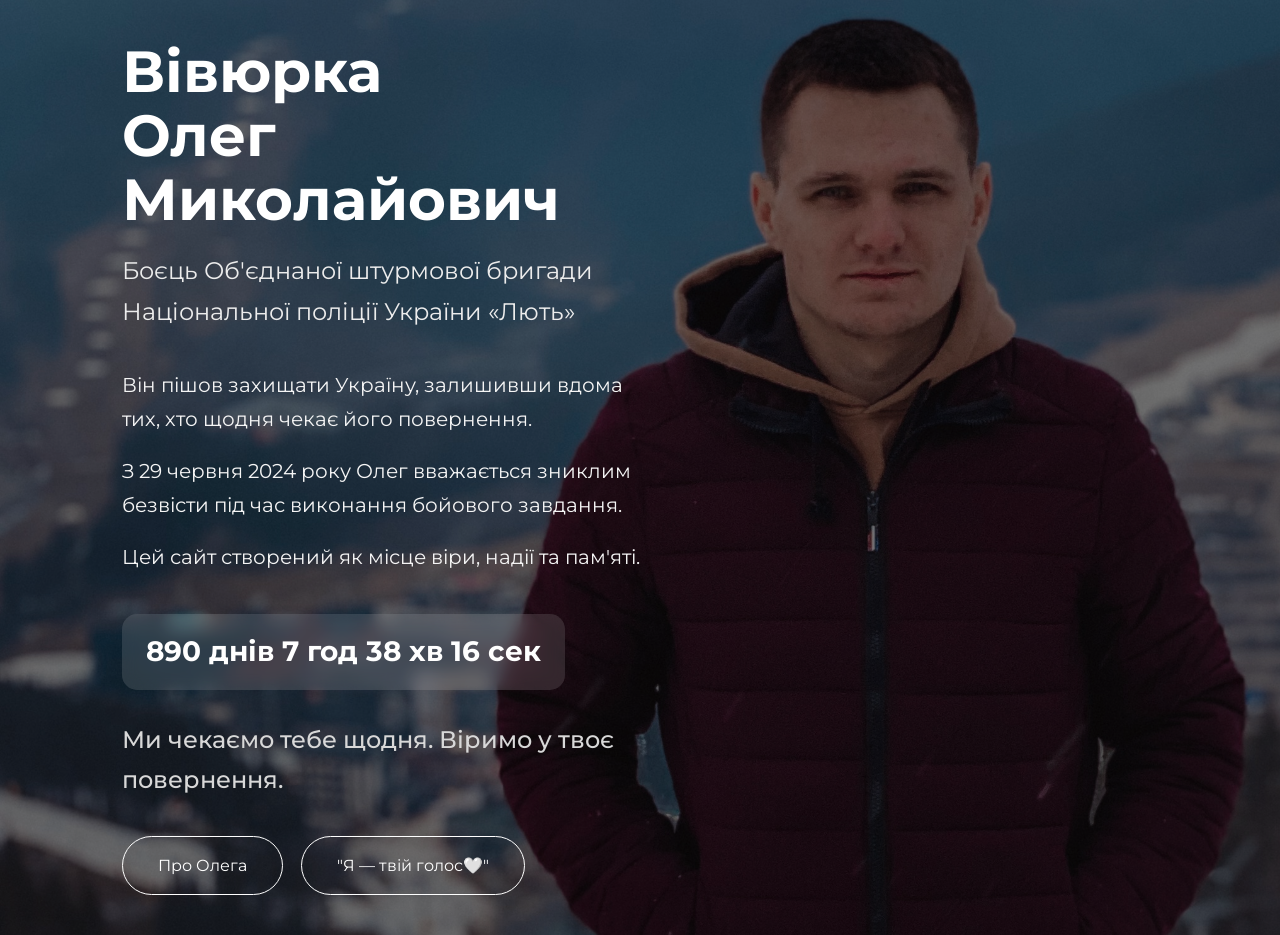
==== commit ac5887c2: "Update index.html" ====
--- a/index.html
+++ b/index.html
@@ -143,7 +143,9 @@
     document.querySelector(".hero-content").classList.add("show");
 });
 </script>
-  
+
+    <script data-goatcounter="https://viviurka.goatcounter.com/count"
+        async src="//gc.zgo.at/count.js"></script>
 
 </body>
 
--- a/style.css
+++ b/style.css
@@ -495,19 +495,6 @@
    ПЛАВНА ПОЯВА
 ========================================== */
 
-.hero-content,
-.about-page,
-.voice-page,
-.timeline-item,
-.gallery img,
-.service-photo,
-.support-section{
-
-    opacity:0;
-    transform:translateY(40px);
-    transition:opacity .8s ease, transform .8s ease;
-
-}
 
 .show{
 
@@ -885,19 +872,20 @@
 @media (max-width:768px){
 
 .support-videos{
+    display:grid;
+    grid-template-columns:repeat(2,1fr);
     gap:12px;
 }
 
 .support-videos video{
-    width:180px;
+    width:100%;
 }
 
 .support-gallery{
     gap:12px;
 }
 
-}
-.support-gallery img.large{
+}.support-gallery img.large{
     grid-column:span 2;
 }
 /* ==========================
